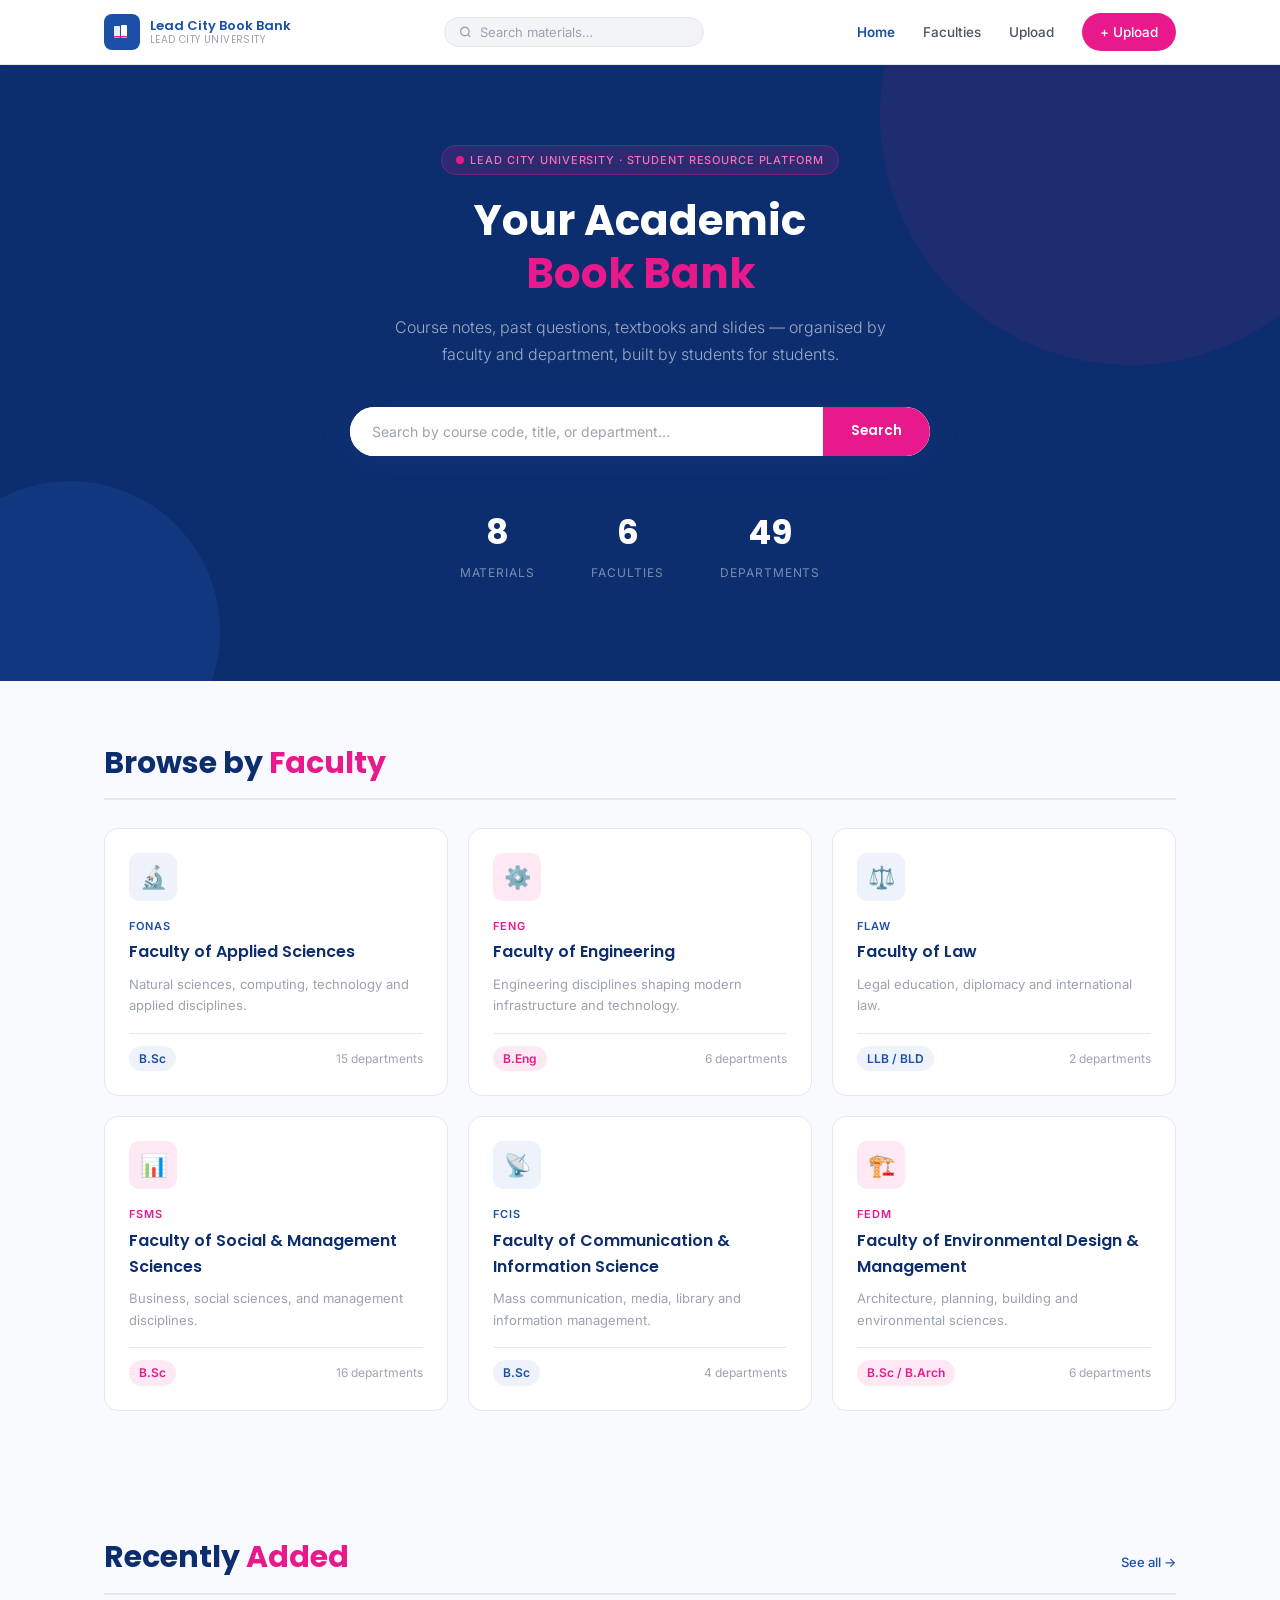
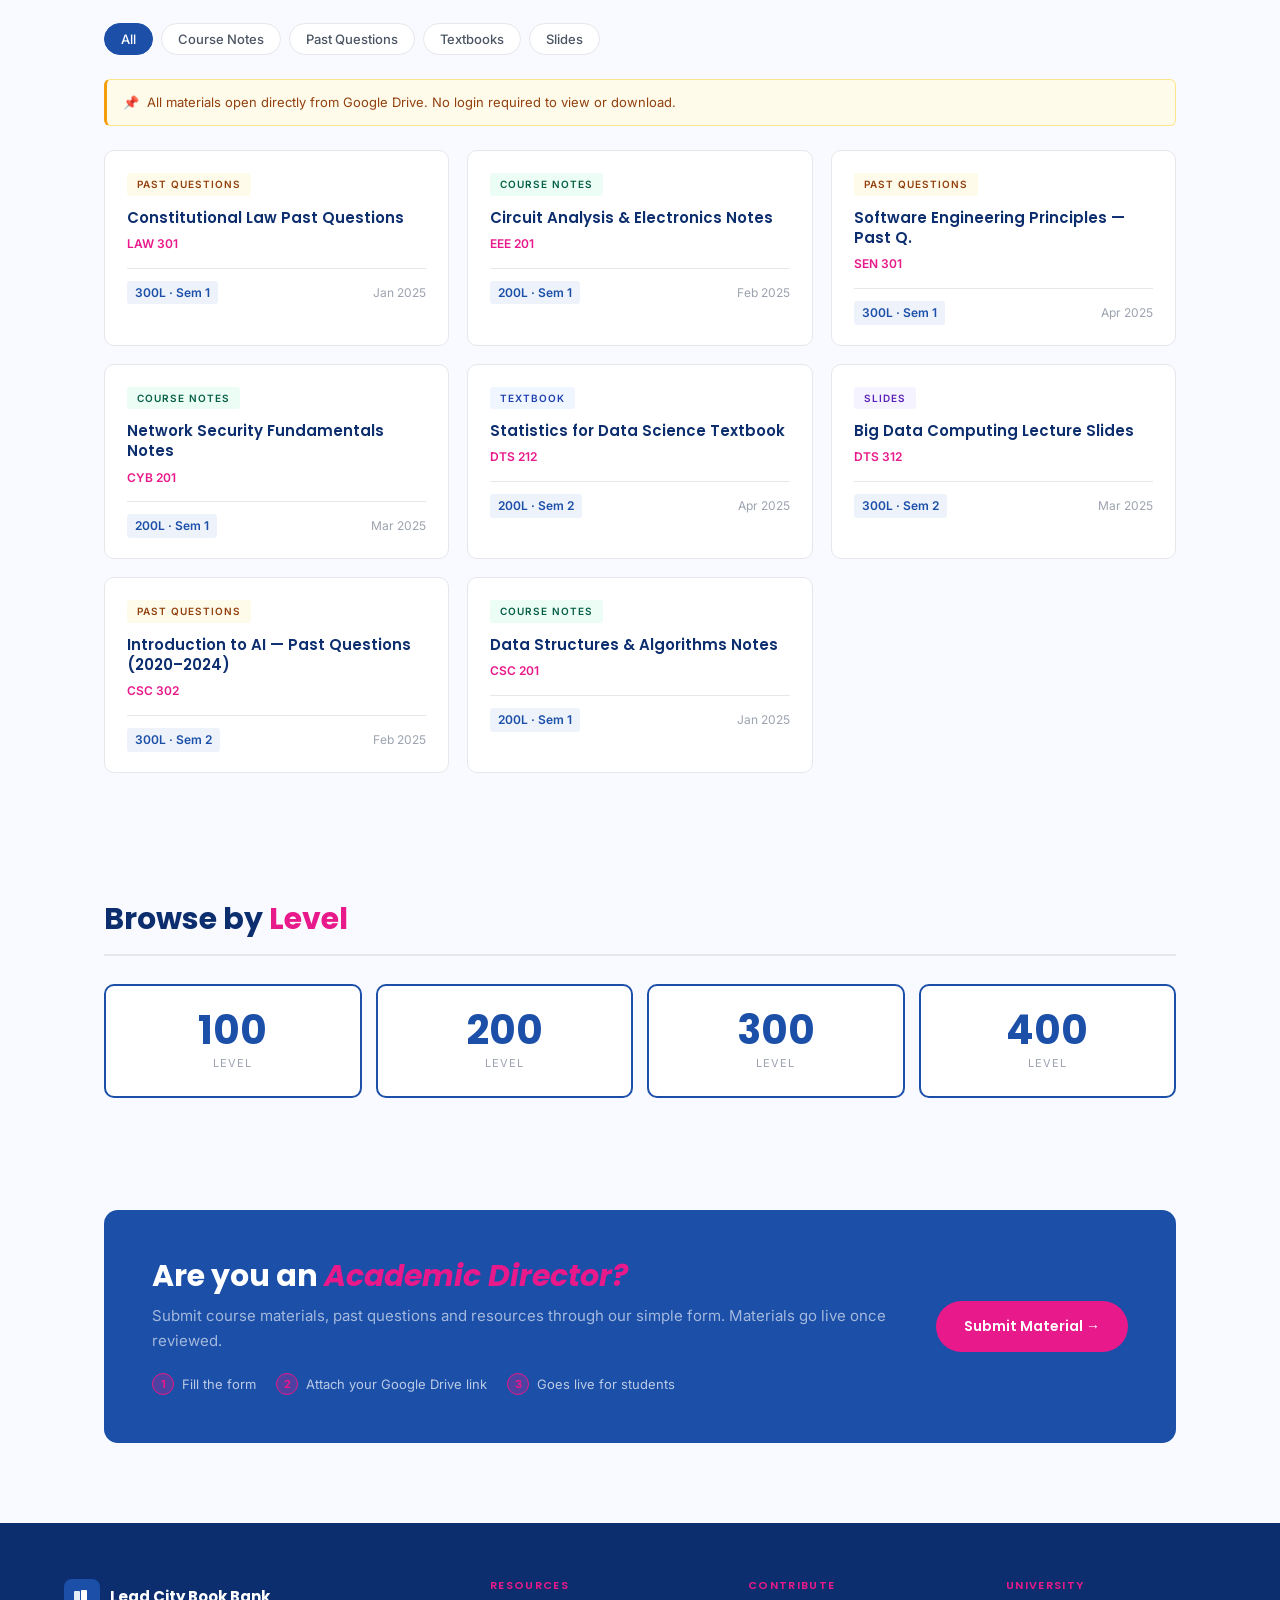
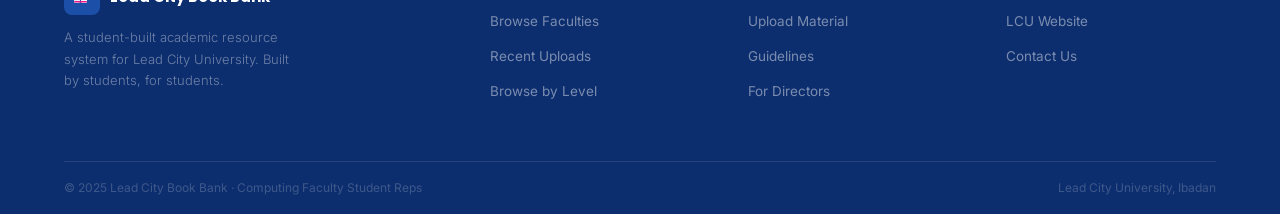
==== index.html @ 4de8f483 "https://github.com/Bkfactor/lcu-bookbank.git" ====
<!DOCTYPE html>
<html lang="en">
<head>
<meta charset="UTF-8">
<meta name="viewport" content="width=device-width, initial-scale=1.0">
<title>Lead City Book Bank · Academic Resources for LCU Students</title>
<meta name="description" content="Find course notes, past questions, textbooks and study materials for all faculties at Lead City University.">
<link rel="stylesheet" href="css/style.css">
</head>
<body data-page="index">

<div id="nav-slot"></div>

<!-- HERO -->
<section class="hero">
  <div class="hero-bg-circle c1"></div>
  <div class="hero-bg-circle c2"></div>

  <div class="hero-badge">
    <svg width="8" height="8" viewBox="0 0 8 8"><circle cx="4" cy="4" r="4" fill="#E8198A"/></svg>
    Lead City University · Student Resource Platform
  </div>

  <h1>Your Academic<br><span>Book Bank</span></h1>
  <p class="hero-sub">Course notes, past questions, textbooks and slides — organised by faculty and department, built by students for students.</p>

  <div class="hero-search-wrap">
    <input type="text" id="hero-search-input" placeholder="Search by course code, title, or department…">
    <button id="hero-search-btn">Search</button>
  </div>

  <div class="hero-stats">
    <div>
      <span class="stat-num" id="total-materials">0</span>
      <span class="stat-label">Materials</span>
    </div>
    <div>
      <span class="stat-num" id="total-faculties">0</span>
      <span class="stat-label">Faculties</span>
    </div>
    <div>
      <span class="stat-num" id="total-depts">0</span>
      <span class="stat-label">Departments</span>
    </div>
  </div>
</section>

<!-- FACULTIES -->
<div class="container">
  <section class="section" id="faculties">
    <div class="section-head">
      <h2>Browse by <span>Faculty</span></h2>
    </div>
    <div class="faculty-grid" id="faculty-grid">
      <!-- Rendered by JS -->
    </div>
  </section>

  <!-- RECENT MATERIALS -->
  <section class="section" id="recent">
    <div class="section-head">
      <h2>Recently <span>Added</span></h2>
      <a href="search.html?q=all" class="see-all">See all →</a>
    </div>

    <div class="filter-row" id="type-filter">
      <button class="filter-tab active" data-type="all">All</button>
      <button class="filter-tab" data-type="notes">Course Notes</button>
      <button class="filter-tab" data-type="past">Past Questions</button>
      <button class="filter-tab" data-type="text">Textbooks</button>
      <button class="filter-tab" data-type="slides">Slides</button>
    </div>

    <div class="notice">
      📌 &nbsp;All materials open directly from Google Drive. No login required to view or download.
    </div>

    <div class="resource-grid" id="recent-grid">
      <!-- Rendered by JS -->
    </div>
  </section>

  <!-- BROWSE BY LEVEL -->
  <section class="section" id="levels">
    <div class="section-head">
      <h2>Browse by <span>Level</span></h2>
    </div>
    <div class="level-grid">
      <a href="search.html?q=100" class="level-card">
        <span class="lc-num">100</span>
        <span class="lc-label">Level</span>
      </a>
      <a href="search.html?q=200" class="level-card">
        <span class="lc-num">200</span>
        <span class="lc-label">Level</span>
      </a>
      <a href="search.html?q=300" class="level-card">
        <span class="lc-num">300</span>
        <span class="lc-label">Level</span>
      </a>
      <a href="search.html?q=400" class="level-card">
        <span class="lc-num">400</span>
        <span class="lc-label">Level</span>
      </a>
    </div>
  </section>

  <!-- UPLOAD CTA -->
  <div class="upload-section">
    <div>
      <h2>Are you an <span>Academic Director?</span></h2>
      <p>Submit course materials, past questions and resources through our simple form. Materials go live once reviewed.</p>
      <div class="upload-steps">
        <div class="upload-step"><div class="step-dot">1</div> Fill the form</div>
        <div class="upload-step"><div class="step-dot">2</div> Attach your Google Drive link</div>
        <div class="upload-step"><div class="step-dot">3</div> Goes live for students</div>
      </div>
    </div>
    <a href="upload.html" class="btn-pink">Submit Material →</a>
  </div>
</div>

<div id="footer-slot"></div>

<script src="js/data.js"></script>
<script src="js/app.js"></script>
</body>
</html>
---- css/style.css ----
/* ─── LEAD CITY BOOK BANK · STYLESHEET ──────────────────────────────────────
   LCU Brand Colors: Blue #1B4FA8  |  Pink #E8198A
   Font: Poppins (display) + Inter (body)
   ───────────────────────────────────────────────────────────────────────── */

@import url('https://fonts.googleapis.com/css2?family=Poppins:wght@400;500;600;700&family=Inter:wght@300;400;500&display=swap');

*, *::before, *::after { box-sizing: border-box; margin: 0; padding: 0; }

:root {
  --blue:        #1B4FA8;
  --blue-dark:   #0D2E6E;
  --blue-light:  #EEF3FB;
  --blue-mid:    #2D64CC;
  --pink:        #E8198A;
  --pink-dark:   #B01068;
  --pink-light:  #FDE8F4;
  --white:       #FFFFFF;
  --off-white:   #F8FAFF;
  --gray-100:    #F3F4F6;
  --gray-200:    #E5E7EB;
  --gray-400:    #9CA3AF;
  --gray-600:    #4B5563;
  --gray-800:    #1F2937;
  --text:        #111827;
  --radius-sm:   6px;
  --radius-md:   10px;
  --radius-lg:   14px;
  --shadow-sm:   0 1px 4px rgba(27,79,168,0.08);
  --shadow-md:   0 4px 16px rgba(27,79,168,0.12);
  --shadow-lg:   0 8px 32px rgba(27,79,168,0.16);
  --transition:  0.2s ease;
}

html { scroll-behavior: smooth; }

body {
  font-family: 'Inter', sans-serif;
  background: var(--off-white);
  color: var(--text);
  font-size: 15px;
  line-height: 1.65;
}

/* ─── TYPOGRAPHY ─────────────────────────────────────────────────────────── */
h1, h2, h3, h4 { font-family: 'Poppins', sans-serif; line-height: 1.25; }
h1 { font-size: clamp(28px, 4vw, 42px); font-weight: 700; }
h2 { font-size: clamp(22px, 3vw, 30px); font-weight: 700; }
h3 { font-size: 18px; font-weight: 600; }
h4 { font-size: 14px; font-weight: 600; }
p { color: var(--gray-600); }
a { text-decoration: none; color: inherit; }

/* ─── LAYOUT ─────────────────────────────────────────────────────────────── */
.container { max-width: 1200px; margin: 0 auto; padding: 0 5%; }
.section { padding: 64px 0; }

/* ─── NAV ─────────────────────────────────────────────────────────────────── */
nav {
  background: var(--white);
  border-bottom: 1px solid var(--gray-200);
  position: sticky; top: 0; z-index: 200;
  box-shadow: var(--shadow-sm);
}

.nav-inner {
  max-width: 1200px; margin: 0 auto; padding: 0 5%;
  height: 64px;
  display: flex; align-items: center; justify-content: space-between;
  gap: 24px;
}

.nav-brand {
  display: flex; align-items: center; gap: 10px;
  flex-shrink: 0;
}

.nav-logo-box {
  width: 36px; height: 36px;
  background: var(--blue);
  border-radius: 8px;
  display: flex; align-items: center; justify-content: center;
}

.nav-logo-box svg { display: block; }

.nav-brand-text { font-family: 'Poppins', sans-serif; line-height: 1.15; }
.nav-brand-text .line1 { font-size: 13px; font-weight: 600; color: var(--blue); display: block; }
.nav-brand-text .line2 { font-size: 10px; font-weight: 400; color: var(--gray-400); display: block; letter-spacing: 0.04em; text-transform: uppercase; }

.nav-links { display: flex; align-items: center; gap: 28px; }
.nav-links a { font-size: 13.5px; font-weight: 500; color: var(--gray-600); transition: color var(--transition); }
.nav-links a:hover { color: var(--blue); }

.nav-search {
  display: flex; align-items: center;
  border: 1.5px solid var(--gray-200);
  border-radius: 100px;
  padding: 6px 14px;
  gap: 8px;
  background: var(--gray-100);
  transition: border-color var(--transition), box-shadow var(--transition);
  flex: 0 1 260px;
}

.nav-search:focus-within {
  border-color: var(--blue);
  box-shadow: 0 0 0 3px rgba(27,79,168,0.1);
  background: var(--white);
}

.nav-search input {
  border: none; outline: none; background: transparent;
  font-size: 13px; color: var(--text); font-family: 'Inter', sans-serif;
  width: 100%;
}

.nav-search input::placeholder { color: var(--gray-400); }

.nav-cta {
  background: var(--pink);
  color: var(--white) !important;
  padding: 8px 18px;
  border-radius: 100px;
  font-size: 13px; font-weight: 600;
  transition: background var(--transition) !important;
  white-space: nowrap;
}

.nav-cta:hover { background: var(--pink-dark) !important; color: var(--white) !important; }

/* ─── HERO ────────────────────────────────────────────────────────────────── */
.hero {
  background: var(--blue-dark);
  padding: 80px 5% 96px;
  text-align: center;
  position: relative;
  overflow: hidden;
}

.hero-bg-circle {
  position: absolute;
  border-radius: 50%;
  background: rgba(232,25,138,0.08);
  pointer-events: none;
}

.hero-bg-circle.c1 { width: 500px; height: 500px; top: -200px; right: -100px; }
.hero-bg-circle.c2 { width: 300px; height: 300px; bottom: -100px; left: -80px; background: rgba(27,79,168,0.3); }

.hero-badge {
  display: inline-flex; align-items: center; gap: 6px;
  background: rgba(232,25,138,0.15);
  border: 1px solid rgba(232,25,138,0.35);
  color: #f472b6;
  font-size: 11px; font-weight: 500; letter-spacing: 0.08em;
  text-transform: uppercase;
  padding: 5px 14px; border-radius: 100px;
  margin-bottom: 20px;
}

.hero h1 { color: var(--white); margin-bottom: 14px; }
.hero h1 span { color: var(--pink); }

.hero-sub {
  color: rgba(255,255,255,0.6);
  font-size: 16px; font-weight: 300;
  max-width: 540px; margin: 0 auto 40px;
}

/* hero search */
.hero-search-wrap {
  max-width: 580px; margin: 0 auto 48px;
  display: flex;
  background: var(--white);
  border-radius: 100px;
  overflow: hidden;
  box-shadow: var(--shadow-lg);
}

.hero-search-wrap input {
  flex: 1; border: none; outline: none;
  padding: 16px 22px;
  font-size: 14px; color: var(--text);
  font-family: 'Inter', sans-serif;
}

.hero-search-wrap input::placeholder { color: var(--gray-400); }

.hero-search-wrap button {
  background: var(--pink);
  border: none; cursor: pointer;
  padding: 0 28px;
  font-size: 13.5px; font-weight: 600;
  color: var(--white);
  font-family: 'Poppins', sans-serif;
  transition: background var(--transition);
  border-radius: 0 100px 100px 0;
}

.hero-search-wrap button:hover { background: var(--pink-dark); }

.hero-stats { display: flex; justify-content: center; gap: 56px; }

.stat-num {
  font-family: 'Poppins', sans-serif;
  font-size: 34px; font-weight: 700;
  color: var(--white); display: block;
}

.stat-label {
  font-size: 12px; color: rgba(255,255,255,0.45);
  text-transform: uppercase; letter-spacing: 0.08em;
}

/* ─── BREADCRUMB ──────────────────────────────────────────────────────────── */
.breadcrumb {
  background: var(--blue-light);
  border-bottom: 1px solid var(--gray-200);
  padding: 12px 5%;
}

.breadcrumb-inner {
  max-width: 1200px; margin: 0 auto;
  display: flex; align-items: center; gap: 8px;
  font-size: 13px; color: var(--gray-400);
}

.breadcrumb a { color: var(--blue); font-weight: 500; }
.breadcrumb a:hover { text-decoration: underline; }
.breadcrumb .sep { color: var(--gray-400); }
.breadcrumb .current { color: var(--gray-600); font-weight: 500; }

/* ─── SECTION HEADER ─────────────────────────────────────────────────────── */
.section-head {
  display: flex; align-items: baseline; justify-content: space-between;
  padding-bottom: 16px;
  border-bottom: 2px solid var(--gray-200);
  margin-bottom: 28px;
}

.section-head h2 { color: var(--blue-dark); }
.section-head h2 span { color: var(--pink); }

.see-all {
  font-size: 13px; font-weight: 500; color: var(--blue);
  display: flex; align-items: center; gap: 4px;
}
.see-all:hover { text-decoration: underline; }

/* ─── FACULTY GRID ───────────────────────────────────────────────────────── */
.faculty-grid {
  display: grid;
  grid-template-columns: repeat(auto-fill, minmax(280px, 1fr));
  gap: 20px;
}

.faculty-card {
  background: var(--white);
  border: 1.5px solid var(--gray-200);
  border-radius: var(--radius-lg);
  padding: 24px;
  text-decoration: none;
  display: block;
  transition: transform var(--transition), box-shadow var(--transition), border-color var(--transition);
  position: relative; overflow: hidden;
}

.faculty-card::after {
  content: '';
  position: absolute; bottom: 0; left: 0; right: 0; height: 3px;
  background: var(--blue);
  transform: scaleX(0); transform-origin: left;
  transition: transform 0.3s;
}

.faculty-card:hover {
  transform: translateY(-4px);
  box-shadow: var(--shadow-md);
  border-color: var(--blue);
}

.faculty-card:hover::after { transform: scaleX(1); }

.faculty-card.pink-accent::after { background: var(--pink); }
.faculty-card.pink-accent:hover { border-color: var(--pink); }

.fc-icon {
  width: 48px; height: 48px;
  background: var(--blue-light);
  border-radius: var(--radius-md);
  display: flex; align-items: center; justify-content: center;
  font-size: 22px; margin-bottom: 16px;
}

.faculty-card.pink-accent .fc-icon { background: var(--pink-light); }

.fc-short {
  font-size: 11px; font-weight: 600; letter-spacing: 0.1em;
  text-transform: uppercase; color: var(--blue);
  margin-bottom: 4px;
}

.faculty-card.pink-accent .fc-short { color: var(--pink); }

.fc-name {
  font-family: 'Poppins', sans-serif;
  font-size: 16px; font-weight: 600;
  color: var(--blue-dark); margin-bottom: 8px;
}

.fc-desc { font-size: 13px; color: var(--gray-400); margin-bottom: 16px; }

.fc-footer {
  display: flex; align-items: center; justify-content: space-between;
  border-top: 1px solid var(--gray-200); padding-top: 12px;
  font-size: 12px;
}

.fc-degree {
  background: var(--blue-light);
  color: var(--blue);
  font-weight: 600;
  padding: 3px 10px; border-radius: 100px;
}

.faculty-card.pink-accent .fc-degree { background: var(--pink-light); color: var(--pink); }

.fc-count { color: var(--gray-400); }

/* ─── DEPARTMENT GRID ────────────────────────────────────────────────────── */
.dept-grid {
  display: grid;
  grid-template-columns: repeat(auto-fill, minmax(220px, 1fr));
  gap: 14px;
}

.dept-card {
  background: var(--white);
  border: 1.5px solid var(--gray-200);
  border-radius: var(--radius-md);
  padding: 18px 20px;
  text-decoration: none; display: block;
  transition: all var(--transition);
  display: flex; align-items: center; justify-content: space-between;
  gap: 12px;
}

.dept-card:hover {
  border-color: var(--blue);
  background: var(--blue-light);
  transform: translateX(4px);
}

.dept-card.pink:hover { border-color: var(--pink); background: var(--pink-light); }

.dept-card-name {
  font-family: 'Poppins', sans-serif;
  font-size: 14px; font-weight: 500;
  color: var(--blue-dark);
}

.dept-arrow { color: var(--gray-400); font-size: 16px; flex-shrink: 0; }

/* ─── RESOURCE GRID ──────────────────────────────────────────────────────── */
.resource-grid {
  display: grid;
  grid-template-columns: repeat(auto-fill, minmax(260px, 1fr));
  gap: 18px;
}

.resource-card {
  background: var(--white);
  border: 1.5px solid var(--gray-200);
  border-radius: var(--radius-md);
  padding: 20px 22px; display: block;
  text-decoration: none; color: var(--text);
  transition: transform var(--transition), box-shadow var(--transition), border-color var(--transition);
  position: relative; overflow: hidden;
}

.resource-card::before {
  content: '';
  position: absolute; top: 0; left: 0; right: 0; height: 3px;
  background: var(--blue);
  transform: scaleX(0); transform-origin: left;
  transition: transform 0.25s;
}

.resource-card:hover {
  transform: translateY(-3px);
  box-shadow: var(--shadow-md);
  border-color: var(--gray-200);
}

.resource-card:hover::before { transform: scaleX(1); }

.resource-type-tag {
  display: inline-block;
  font-size: 10px; font-weight: 600; letter-spacing: 0.1em;
  text-transform: uppercase;
  padding: 3px 10px; border-radius: 3px;
  margin-bottom: 12px;
}

.tag-notes  { background: #ECFDF5; color: #065F46; }
.tag-past   { background: #FFFBEB; color: #92400E; }
.tag-text   { background: #EFF6FF; color: #1E40AF; }
.tag-slides { background: #F5F3FF; color: #5B21B6; }
.tag-research { background: #FDF2F8; color: #831843; }

.rc-title {
  font-family: 'Poppins', sans-serif;
  font-size: 15px; font-weight: 600;
  color: var(--blue-dark); margin-bottom: 6px;
  line-height: 1.35;
}

.rc-course {
  font-size: 12px; font-weight: 600;
  color: var(--pink); margin-bottom: 10px;
}

.rc-meta {
  display: flex; align-items: center; justify-content: space-between;
  font-size: 12px; color: var(--gray-400);
  margin-top: 14px; padding-top: 12px;
  border-top: 1px solid var(--gray-200);
}

.rc-level {
  background: var(--blue-light); color: var(--blue);
  font-weight: 600; padding: 2px 8px; border-radius: 3px;
}

/* ─── FILTER TABS ────────────────────────────────────────────────────────── */
.filter-row { display: flex; gap: 8px; flex-wrap: wrap; margin-bottom: 24px; }

.filter-tab {
  padding: 7px 16px;
  border: 1.5px solid var(--gray-200);
  border-radius: 100px;
  font-size: 13px; cursor: pointer;
  background: var(--white);
  color: var(--gray-600);
  font-family: 'Inter', sans-serif;
  font-weight: 500;
  transition: all var(--transition);
}

.filter-tab:hover, .filter-tab.active {
  background: var(--blue);
  border-color: var(--blue);
  color: var(--white);
}

/* ─── LEVEL CARDS ────────────────────────────────────────────────────────── */
.level-grid {
  display: grid;
  grid-template-columns: repeat(4, 1fr);
  gap: 14px;
}

.level-card {
  background: var(--white);
  border: 2px solid var(--blue);
  border-radius: var(--radius-md);
  padding: 24px 16px;
  text-align: center;
  text-decoration: none;
  transition: all var(--transition);
  display: block;
}

.level-card:hover {
  background: var(--blue);
  transform: translateY(-3px);
  box-shadow: var(--shadow-md);
}

.level-card:hover .lc-num { color: var(--white); }
.level-card:hover .lc-label { color: rgba(255,255,255,0.7); }

.lc-num {
  font-family: 'Poppins', sans-serif;
  font-size: 40px; font-weight: 700;
  color: var(--blue); display: block; line-height: 1;
}

.lc-label {
  font-size: 11px; text-transform: uppercase;
  letter-spacing: 0.1em; color: var(--gray-400);
  display: block; margin-top: 4px;
}

/* ─── FACULTY PAGE HERO ──────────────────────────────────────────────────── */
.page-hero {
  background: var(--blue-dark);
  padding: 48px 5% 56px;
}

.page-hero-inner { max-width: 1200px; margin: 0 auto; }

.page-hero-badge {
  display: inline-block;
  background: rgba(255,255,255,0.12);
  color: rgba(255,255,255,0.8);
  font-size: 11px; font-weight: 600;
  letter-spacing: 0.1em; text-transform: uppercase;
  padding: 4px 12px; border-radius: 100px;
  margin-bottom: 14px;
}

.page-hero h1 { color: var(--white); }
.page-hero h1 span { color: var(--pink); }
.page-hero p { color: rgba(255,255,255,0.55); margin-top: 8px; max-width: 560px; }

.page-hero-meta {
  display: flex; gap: 24px; margin-top: 24px;
}

.meta-pill {
  background: rgba(255,255,255,0.1);
  border: 1px solid rgba(255,255,255,0.15);
  color: rgba(255,255,255,0.7);
  font-size: 12px; font-weight: 500;
  padding: 5px 14px; border-radius: 100px;
}

/* ─── UPLOAD SECTION ─────────────────────────────────────────────────────── */
.upload-section {
  background: var(--blue);
  border-radius: var(--radius-lg);
  padding: 48px;
  display: grid;
  grid-template-columns: 1fr auto;
  gap: 32px;
  align-items: center;
  margin: 48px 0;
}

.upload-section h2 { color: var(--white); }
.upload-section h2 span { color: var(--pink); font-style: italic; }
.upload-section p { color: rgba(255,255,255,0.6); margin-top: 8px; }

.upload-steps {
  display: flex; gap: 20px; margin-top: 20px;
  flex-wrap: wrap;
}

.upload-step {
  display: flex; align-items: center; gap: 8px;
  font-size: 13px; color: rgba(255,255,255,0.7);
}

.step-dot {
  width: 22px; height: 22px;
  background: rgba(232,25,138,0.25);
  border: 1px solid var(--pink);
  border-radius: 50%;
  display: flex; align-items: center; justify-content: center;
  font-size: 11px; font-weight: 700; color: var(--pink);
  flex-shrink: 0;
}

.btn-pink {
  display: inline-block;
  background: var(--pink);
  color: var(--white);
  padding: 14px 28px;
  border-radius: 100px;
  font-weight: 600; font-size: 14px;
  font-family: 'Poppins', sans-serif;
  white-space: nowrap;
  transition: background var(--transition), transform var(--transition);
}

.btn-pink:hover { background: var(--pink-dark); transform: translateY(-1px); }

/* ─── NOTICE ─────────────────────────────────────────────────────────────── */
.notice {
  background: #FFFBEB;
  border: 1px solid #FDE68A;
  border-left: 3px solid #F59E0B;
  border-radius: var(--radius-sm);
  padding: 12px 16px;
  font-size: 13px; color: #92400E;
  margin-bottom: 24px;
}

/* ─── EMPTY STATE ────────────────────────────────────────────────────────── */
.empty-state {
  text-align: center; padding: 56px 20px;
  grid-column: 1 / -1;
}

.empty-state-icon {
  width: 64px; height: 64px;
  background: var(--blue-light);
  border-radius: 50%;
  display: flex; align-items: center; justify-content: center;
  margin: 0 auto 16px;
  font-size: 28px;
}

.empty-state h3 { color: var(--blue-dark); font-size: 17px; margin-bottom: 6px; }
.empty-state p { font-size: 13px; max-width: 320px; margin: 0 auto; }

/* ─── FOOTER ─────────────────────────────────────────────────────────────── */
footer {
  background: var(--blue-dark);
  padding: 56px 5% 0;
  margin-top: 80px;
}

.footer-grid {
  max-width: 1200px; margin: 0 auto;
  display: grid;
  grid-template-columns: 1.8fr 1fr 1fr 1fr;
  gap: 48px;
  padding-bottom: 48px;
  border-bottom: 1px solid rgba(255,255,255,0.1);
}

.footer-brand p {
  color: rgba(255,255,255,0.4);
  font-size: 13px; font-weight: 300;
  margin-top: 12px; max-width: 240px;
}

.footer-col h4 {
  font-size: 11px; font-weight: 600;
  letter-spacing: 0.12em; text-transform: uppercase;
  color: var(--pink); margin-bottom: 16px;
}

.footer-col ul { list-style: none; }
.footer-col ul li { margin-bottom: 10px; }
.footer-col ul a {
  font-size: 13.5px; color: rgba(255,255,255,0.45);
  transition: color var(--transition);
}
.footer-col ul a:hover { color: var(--white); }

.footer-bottom {
  max-width: 1200px; margin: 0 auto;
  padding: 16px 0;
  display: flex; justify-content: space-between; align-items: center;
  font-size: 12px; color: rgba(255,255,255,0.2);
}

/* ─── SEARCH RESULTS PAGE ────────────────────────────────────────────────── */
.search-page-hero {
  background: var(--blue-light);
  border-bottom: 2px solid var(--gray-200);
  padding: 40px 5%;
}

.search-page-hero-inner { max-width: 1200px; margin: 0 auto; }

.search-query {
  font-family: 'Poppins', sans-serif;
  font-size: 22px; font-weight: 700; color: var(--blue-dark);
}

.search-query span { color: var(--pink); }

/* ─── ANIMATIONS ─────────────────────────────────────────────────────────── */
@keyframes fadeUp {
  from { opacity: 0; transform: translateY(18px); }
  to   { opacity: 1; transform: translateY(0); }
}

.hero > * { animation: fadeUp 0.5s ease both; }
.hero h1   { animation-delay: 0.05s; }
.hero-sub  { animation-delay: 0.12s; }
.hero-search-wrap { animation-delay: 0.2s; }
.hero-stats { animation-delay: 0.28s; }

/* ─── RESPONSIVE ─────────────────────────────────────────────────────────── */
@media (max-width: 900px) {
  .nav-search { display: none; }
  .footer-grid { grid-template-columns: 1fr 1fr; }
}

@media (max-width: 640px) {
  nav .nav-links { display: none; }
  .level-grid { grid-template-columns: repeat(2, 1fr); }
  .upload-section { grid-template-columns: 1fr; }
  .hero-stats { gap: 28px; flex-wrap: wrap; }
  .footer-grid { grid-template-columns: 1fr; gap: 28px; }
  .footer-bottom { flex-direction: column; gap: 6px; text-align: center; }
  .page-hero-meta { flex-wrap: wrap; }
}
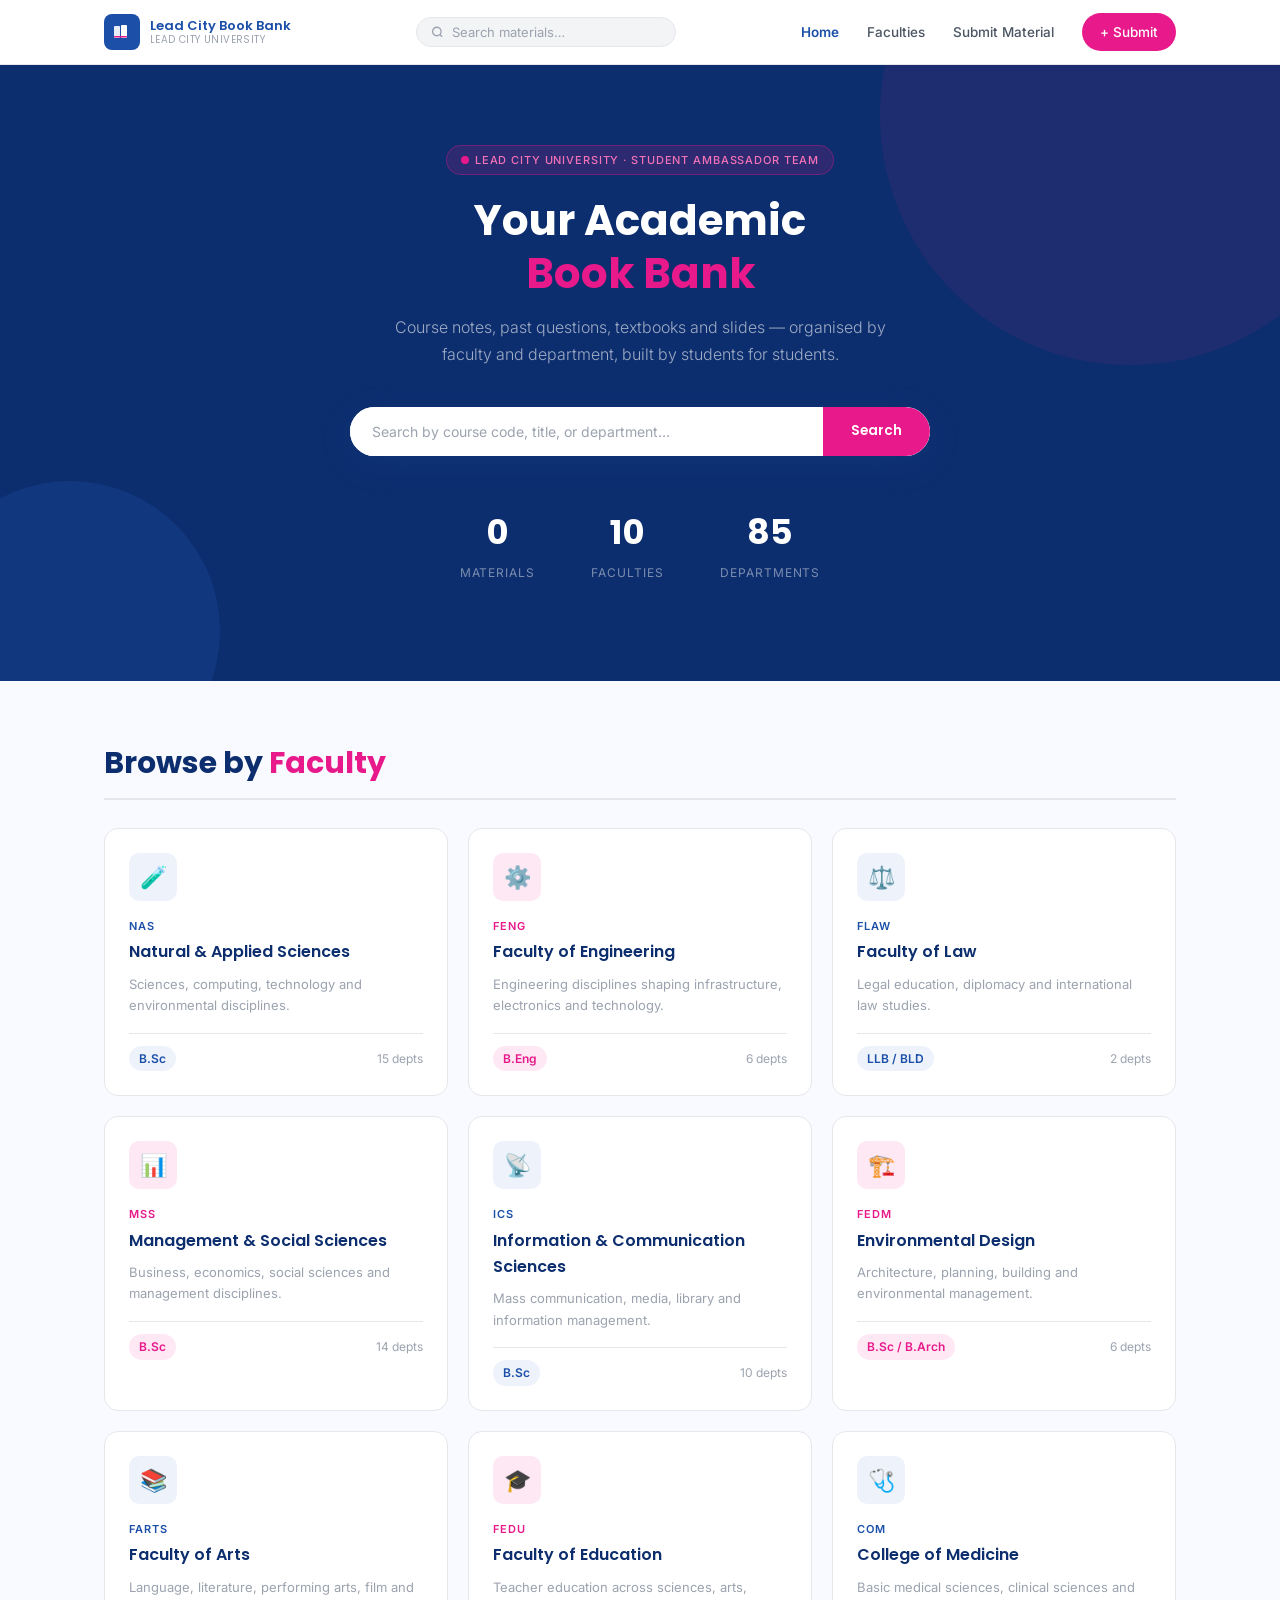
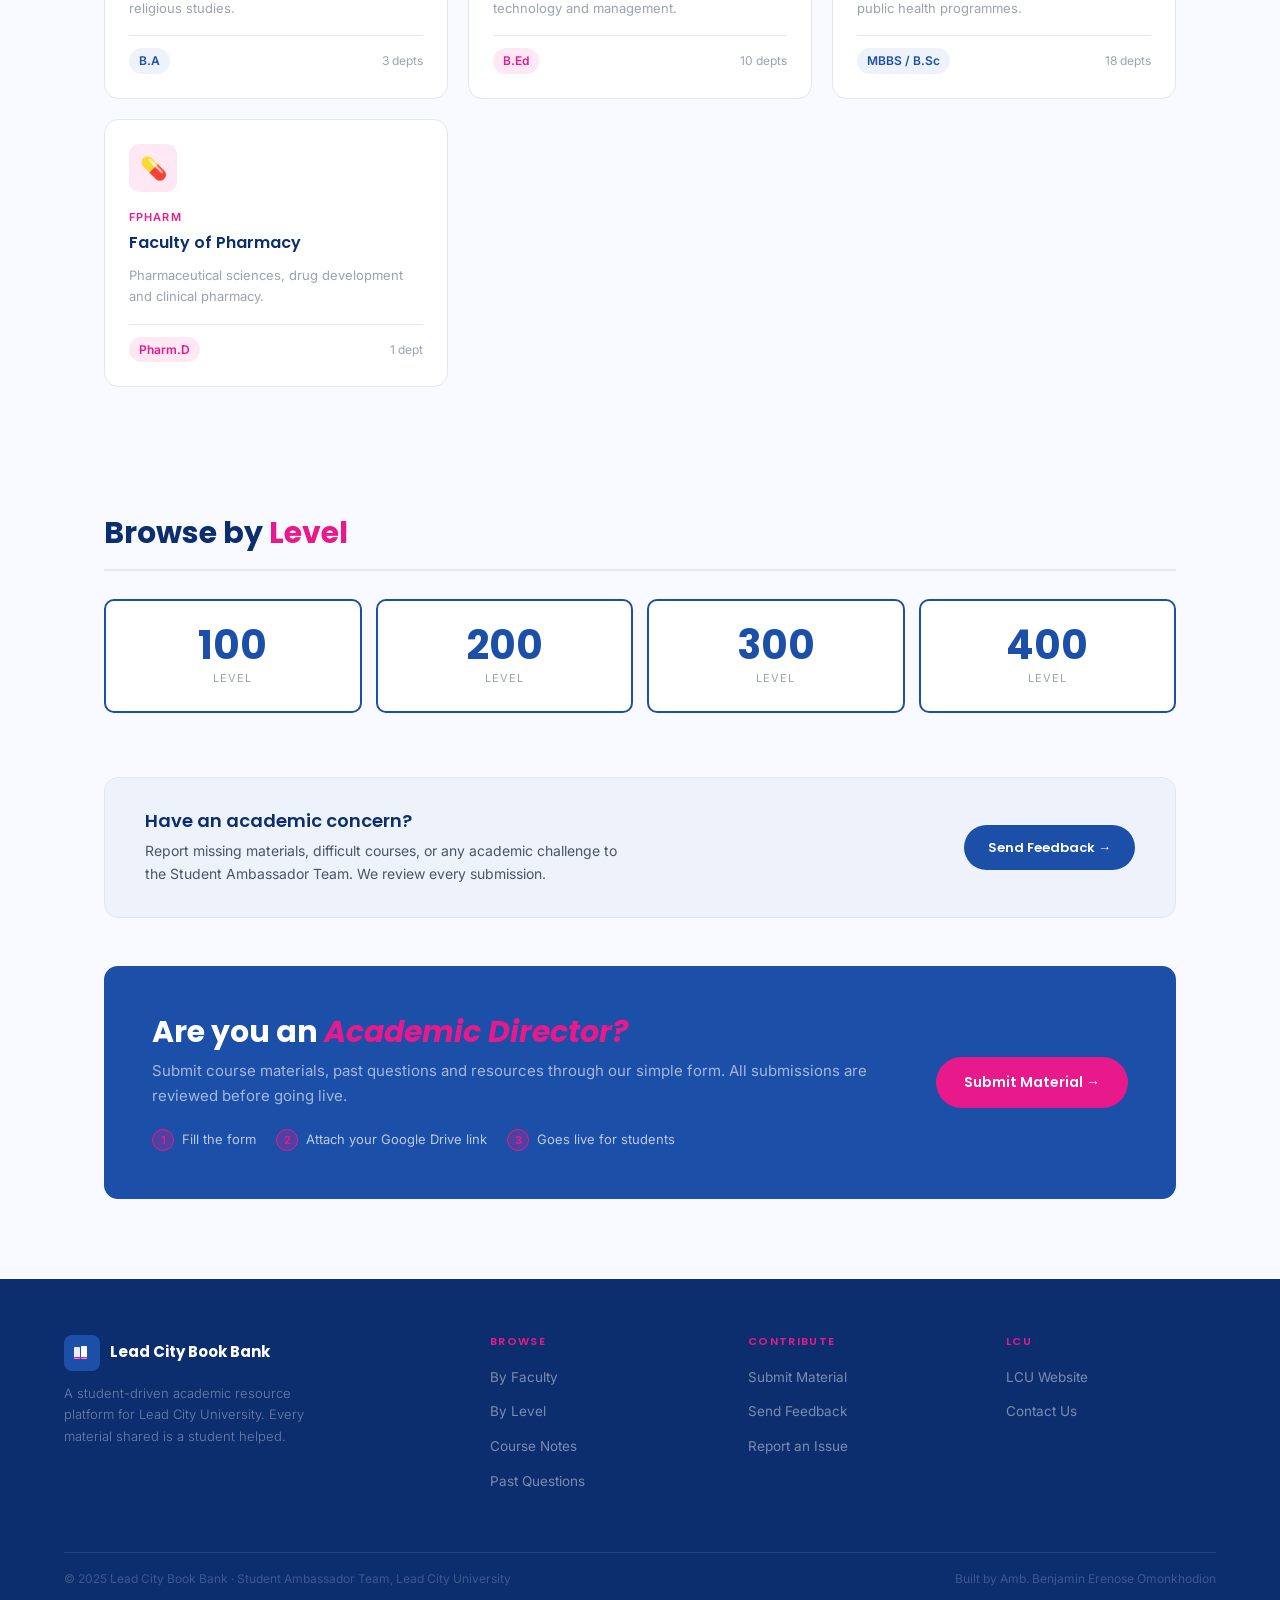
==== commit ac5c12ed: "update to faculty and level, also a feedback form was added" ====
--- a/index.html
+++ b/index.html
@@ -18,7 +18,7 @@
 
   <div class="hero-badge">
     <svg width="8" height="8" viewBox="0 0 8 8"><circle cx="4" cy="4" r="4" fill="#E8198A"/></svg>
-    Lead City University · Student Resource Platform
+    Lead City University · Student Ambassador Team
   </div>
 
   <h1>Your Academic<br><span>Book Bank</span></h1>
@@ -45,19 +45,18 @@
   </div>
 </section>
 
-<!-- FACULTIES -->
 <div class="container">
+
+  <!-- FACULTIES -->
   <section class="section" id="faculties">
     <div class="section-head">
       <h2>Browse by <span>Faculty</span></h2>
     </div>
-    <div class="faculty-grid" id="faculty-grid">
-      <!-- Rendered by JS -->
-    </div>
+    <div class="faculty-grid" id="faculty-grid"></div>
   </section>
 
-  <!-- RECENT MATERIALS -->
-  <section class="section" id="recent">
+  <!-- RECENTLY ADDED — only shown when RESOURCES.length > 0 via JS -->
+  <section class="section" id="recent-section">
     <div class="section-head">
       <h2>Recently <span>Added</span></h2>
       <a href="search.html?q=all" class="see-all">See all →</a>
@@ -75,9 +74,7 @@
       📌 &nbsp;All materials open directly from Google Drive. No login required to view or download.
     </div>
 
-    <div class="resource-grid" id="recent-grid">
-      <!-- Rendered by JS -->
-    </div>
+    <div class="resource-grid" id="recent-grid"></div>
   </section>
 
   <!-- BROWSE BY LEVEL -->
@@ -87,42 +84,57 @@
     </div>
     <div class="level-grid">
       <a href="search.html?q=100" class="level-card">
-        <span class="lc-num">100</span>
-        <span class="lc-label">Level</span>
+        <span class="lc-num">100</span><span class="lc-label">Level</span>
       </a>
       <a href="search.html?q=200" class="level-card">
-        <span class="lc-num">200</span>
-        <span class="lc-label">Level</span>
+        <span class="lc-num">200</span><span class="lc-label">Level</span>
       </a>
       <a href="search.html?q=300" class="level-card">
-        <span class="lc-num">300</span>
-        <span class="lc-label">Level</span>
+        <span class="lc-num">300</span><span class="lc-label">Level</span>
       </a>
       <a href="search.html?q=400" class="level-card">
-        <span class="lc-num">400</span>
-        <span class="lc-label">Level</span>
+        <span class="lc-num">400</span><span class="lc-label">Level</span>
       </a>
     </div>
   </section>
 
-  <!-- UPLOAD CTA -->
+  <!-- FEEDBACK BANNER -->
+  <div style="background:var(--blue-light);border:1.5px solid var(--gray-200);border-radius:var(--radius-lg);padding:32px 40px;display:flex;align-items:center;justify-content:space-between;gap:24px;margin-bottom:40px;flex-wrap:wrap">
+    <div>
+      <h3 style="font-family:'Poppins',sans-serif;color:var(--blue-dark);margin-bottom:6px">Have an academic concern?</h3>
+      <p style="font-size:14px;max-width:480px">Report missing materials, difficult courses, or any academic challenge to the Student Ambassador Team. We review every submission.</p>
+    </div>
+    <a href="" id="feedback-banner-btn" target="_blank" style="display:inline-block;background:var(--blue);color:white;padding:12px 24px;border-radius:100px;font-size:13px;font-weight:600;font-family:'Poppins',sans-serif;white-space:nowrap">Send Feedback →</a>
+  </div>
+
+  <!-- SUBMIT CTA -->
   <div class="upload-section">
     <div>
       <h2>Are you an <span>Academic Director?</span></h2>
-      <p>Submit course materials, past questions and resources through our simple form. Materials go live once reviewed.</p>
+      <p>Submit course materials, past questions and resources through our simple form. All submissions are reviewed before going live.</p>
       <div class="upload-steps">
         <div class="upload-step"><div class="step-dot">1</div> Fill the form</div>
         <div class="upload-step"><div class="step-dot">2</div> Attach your Google Drive link</div>
         <div class="upload-step"><div class="step-dot">3</div> Goes live for students</div>
       </div>
     </div>
-    <a href="upload.html" class="btn-pink">Submit Material →</a>
+    <a href="" id="submit-cta-btn" target="_blank" class="btn-pink">Submit Material →</a>
   </div>
+
 </div>
 
 <div id="footer-slot"></div>
 
 <script src="js/data.js"></script>
 <script src="js/app.js"></script>
+<script>
+  // Wire form links on index after data.js loads
+  document.addEventListener('DOMContentLoaded', function() {
+    var fb = document.getElementById('feedback-banner-btn');
+    if (fb) fb.href = FORM_FEEDBACK;
+    var sb = document.getElementById('submit-cta-btn');
+    if (sb) sb.href = FORM_SUBMIT;
+  });
+</script>
 </body>
 </html>
--- a/css/style.css
+++ b/css/style.css
@@ -692,3 +692,23 @@
   .footer-bottom { flex-direction: column; gap: 6px; text-align: center; }
   .page-hero-meta { flex-wrap: wrap; }
 }
+
+/* ─── DURATION BADGES ────────────────────────────────────────────────────── */
+.dur-badge {
+  display: inline-block;
+  font-size: 9px; font-weight: 700;
+  letter-spacing: 0.06em; text-transform: uppercase;
+  padding: 2px 7px; border-radius: 3px;
+  margin-left: 6px; vertical-align: middle;
+}
+.dur-5 { background: #FFF3CD; color: #856404; }
+.dur-6 { background: #F8D7DA; color: #842029; }
+
+/* ─── SUBGROUP LABEL ─────────────────────────────────────────────────────── */
+.subgroup-label {
+  font-size: 11px; font-weight: 700; letter-spacing: 0.12em;
+  text-transform: uppercase; color: var(--gray-400);
+  margin: 28px 0 10px; padding-bottom: 6px;
+  border-bottom: 1px solid var(--gray-200);
+}
+.subgroup-label:first-child { margin-top: 0; }
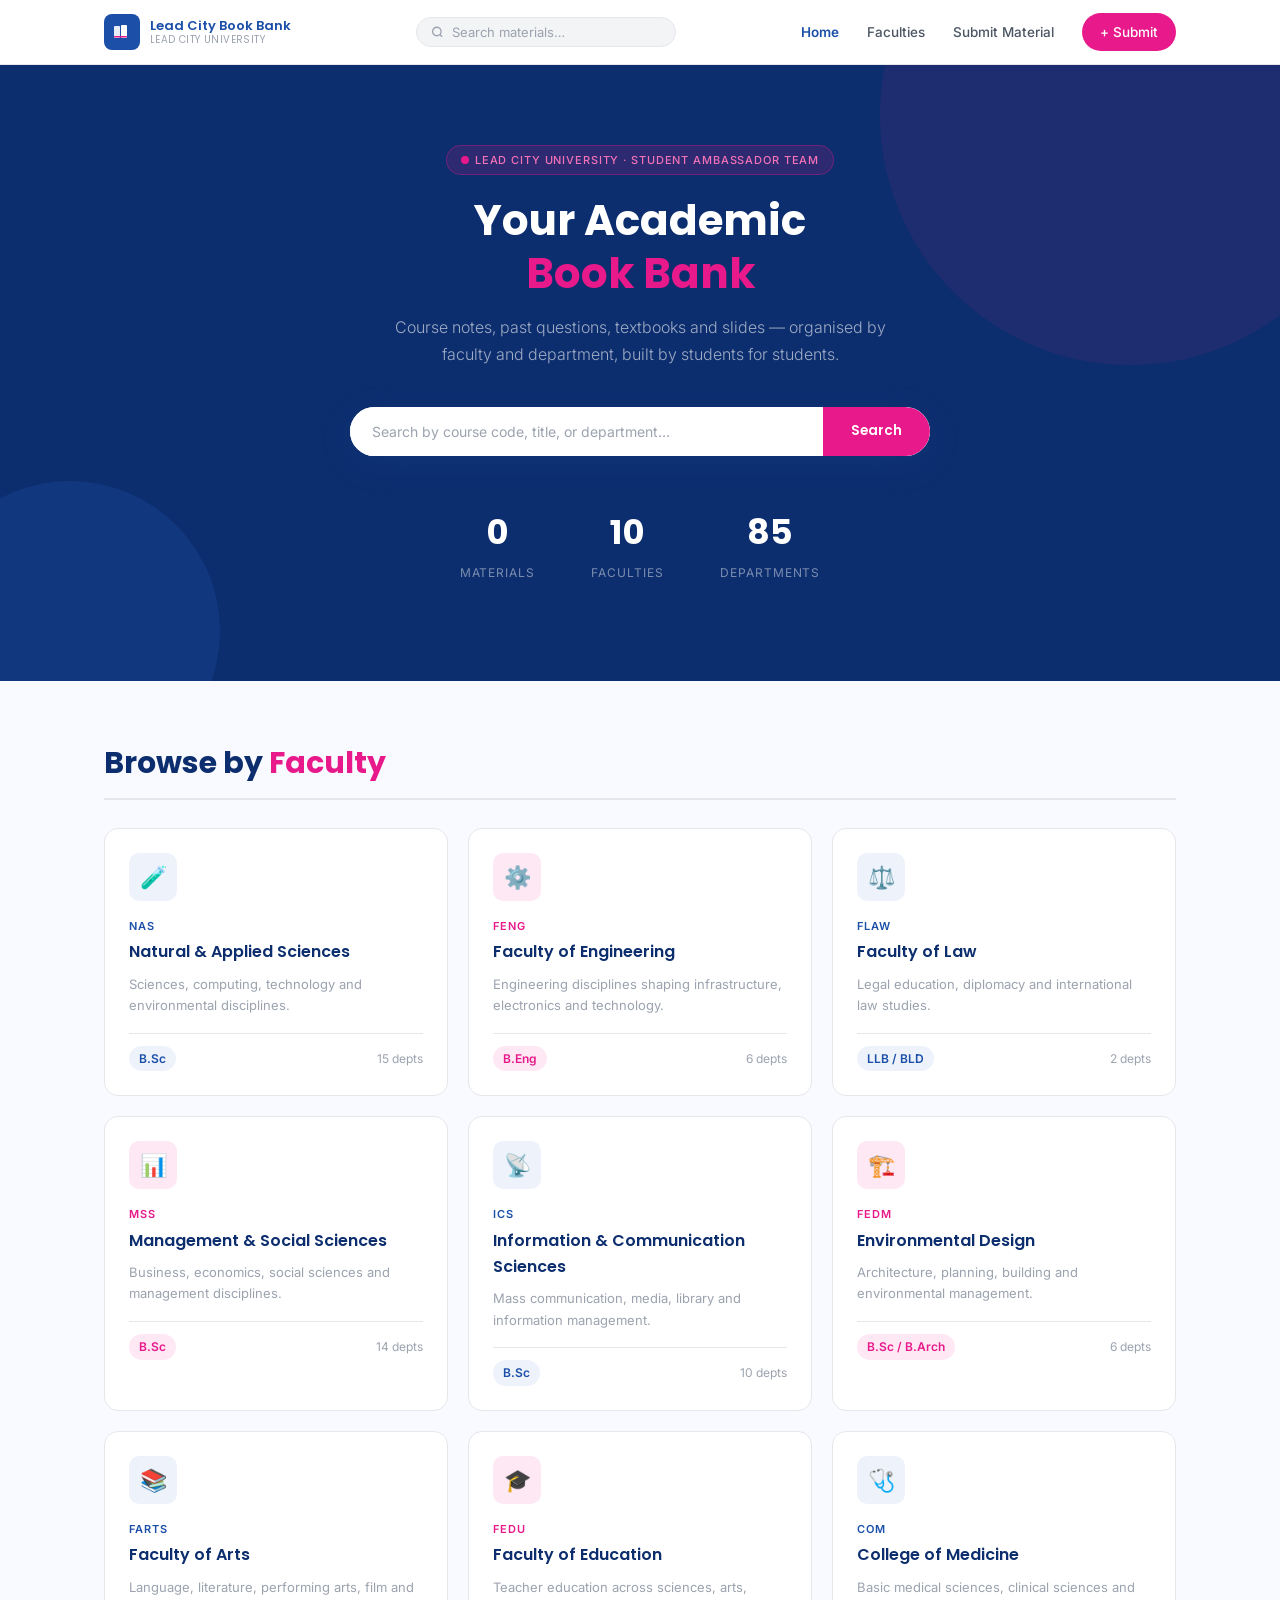
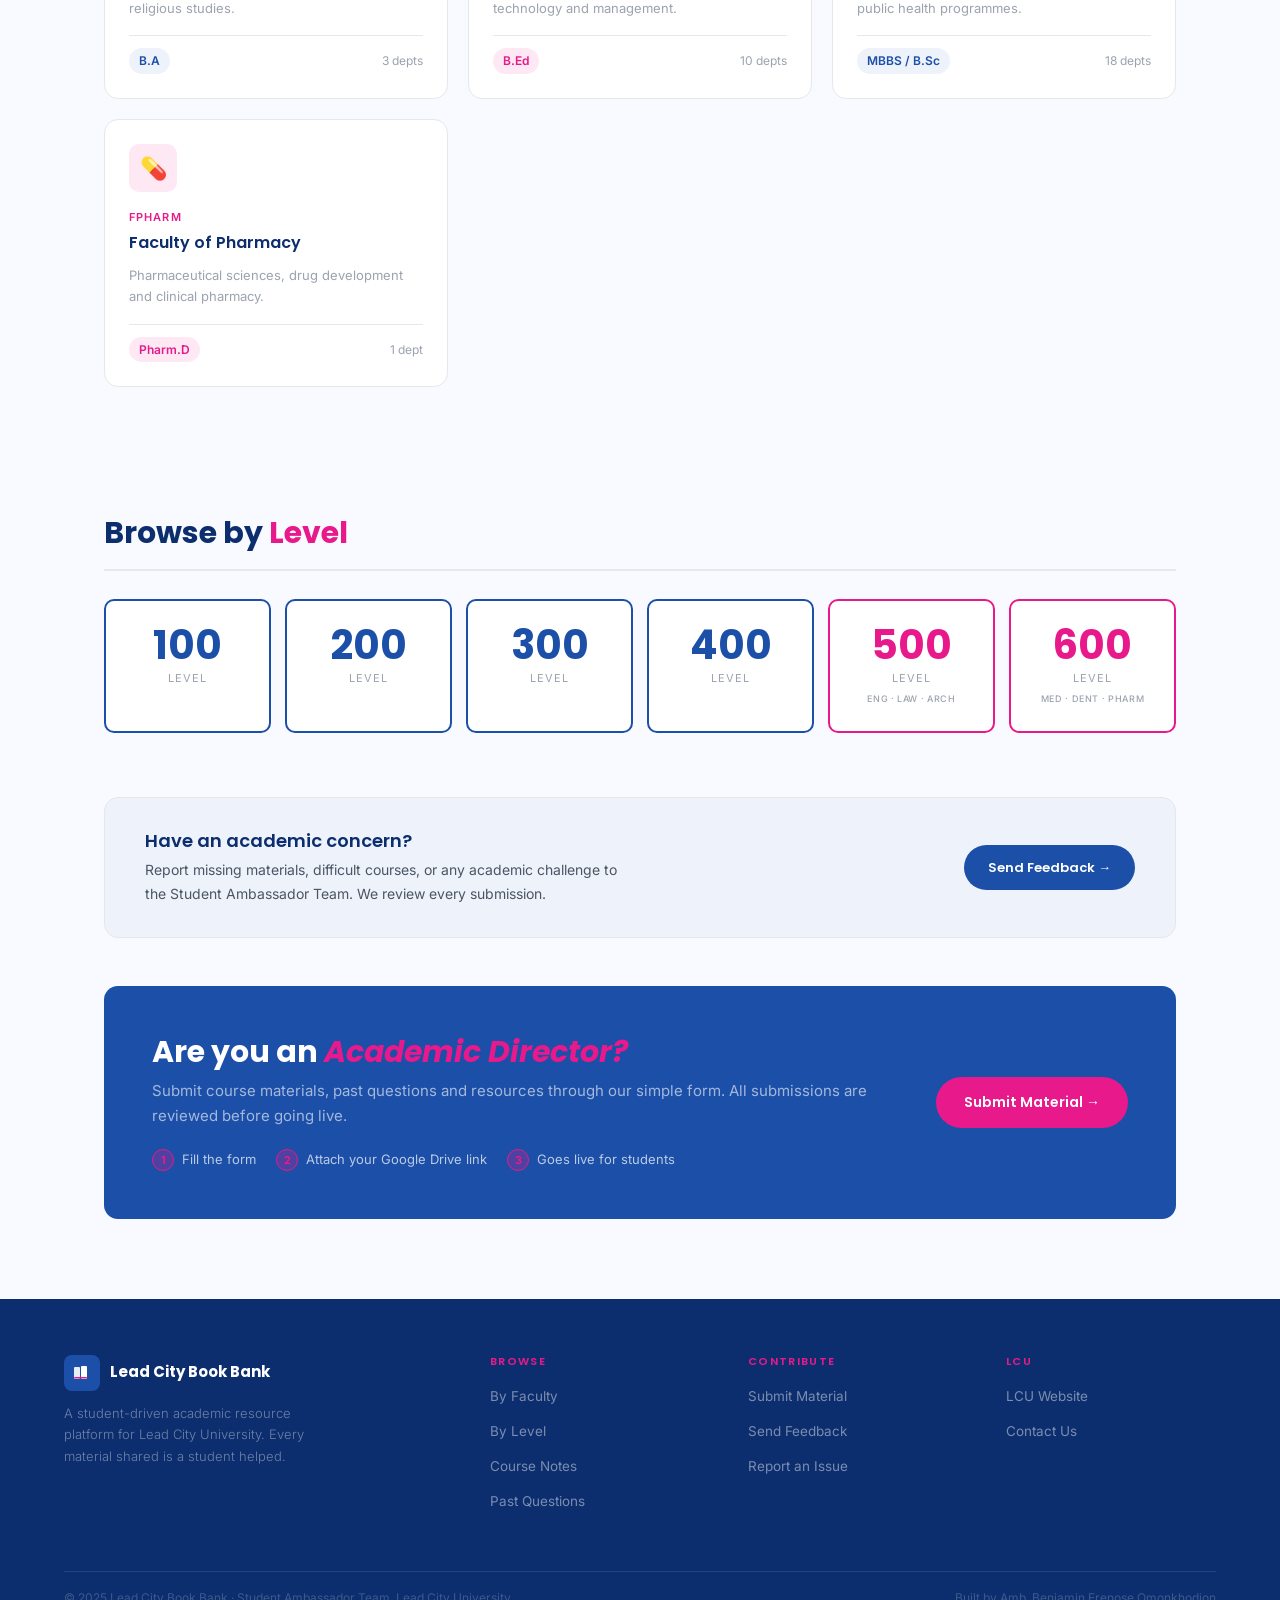
==== commit 9830a494: "added drive link and few modification" ====
--- a/index.html
+++ b/index.html
@@ -59,7 +59,7 @@
   <section class="section" id="recent-section">
     <div class="section-head">
       <h2>Recently <span>Added</span></h2>
-      <a href="search.html?q=all" class="see-all">See all →</a>
+      <a href="search.html" class="see-all">See all →</a>
     </div>
 
     <div class="filter-row" id="type-filter">
@@ -83,17 +83,27 @@
       <h2>Browse by <span>Level</span></h2>
     </div>
     <div class="level-grid">
-      <a href="search.html?q=100" class="level-card">
+      <a href="search.html?level=100" class="level-card">
         <span class="lc-num">100</span><span class="lc-label">Level</span>
       </a>
-      <a href="search.html?q=200" class="level-card">
+      <a href="search.html?level=200" class="level-card">
         <span class="lc-num">200</span><span class="lc-label">Level</span>
       </a>
-      <a href="search.html?q=300" class="level-card">
+      <a href="search.html?level=300" class="level-card">
         <span class="lc-num">300</span><span class="lc-label">Level</span>
       </a>
-      <a href="search.html?q=400" class="level-card">
+      <a href="search.html?level=400" class="level-card">
         <span class="lc-num">400</span><span class="lc-label">Level</span>
+      </a>
+      <a href="search.html?level=500" class="level-card level-card--extended">
+        <span class="lc-num">500</span>
+        <span class="lc-label">Level</span>
+        <span class="lc-note">Eng · Law · Arch</span>
+      </a>
+      <a href="search.html?level=600" class="level-card level-card--extended">
+        <span class="lc-num">600</span>
+        <span class="lc-label">Level</span>
+        <span class="lc-note">Med · Dent · Pharm</span>
       </a>
     </div>
   </section>
--- a/css/style.css
+++ b/css/style.css
@@ -457,7 +457,7 @@
 /* ─── LEVEL CARDS ────────────────────────────────────────────────────────── */
 .level-grid {
   display: grid;
-  grid-template-columns: repeat(4, 1fr);
+  grid-template-columns: repeat(6, 1fr);
   gap: 14px;
 }
 
@@ -712,3 +712,27 @@
   border-bottom: 1px solid var(--gray-200);
 }
 .subgroup-label:first-child { margin-top: 0; }
+
+/* ─── LEVEL CARD NOTE (500L / 600L) ─────────────────────────────────────── */
+.lc-note {
+  font-size: 9px; text-transform: uppercase;
+  letter-spacing: 0.07em; color: var(--gray-400);
+  display: block; margin-top: 5px;
+  font-weight: 500;
+}
+
+.level-card--extended {
+  border-color: var(--pink);
+}
+.level-card--extended .lc-num { color: var(--pink); }
+.level-card--extended:hover { background: var(--pink); }
+.level-card--extended:hover .lc-num { color: var(--white); }
+.level-card--extended:hover .lc-note { color: rgba(255,255,255,0.65); }
+
+/* responsive: 3 cols on tablet, 2 on mobile */
+@media (max-width: 900px) {
+  .level-grid { grid-template-columns: repeat(3, 1fr); }
+}
+@media (max-width: 640px) {
+  .level-grid { grid-template-columns: repeat(2, 1fr); }
+}
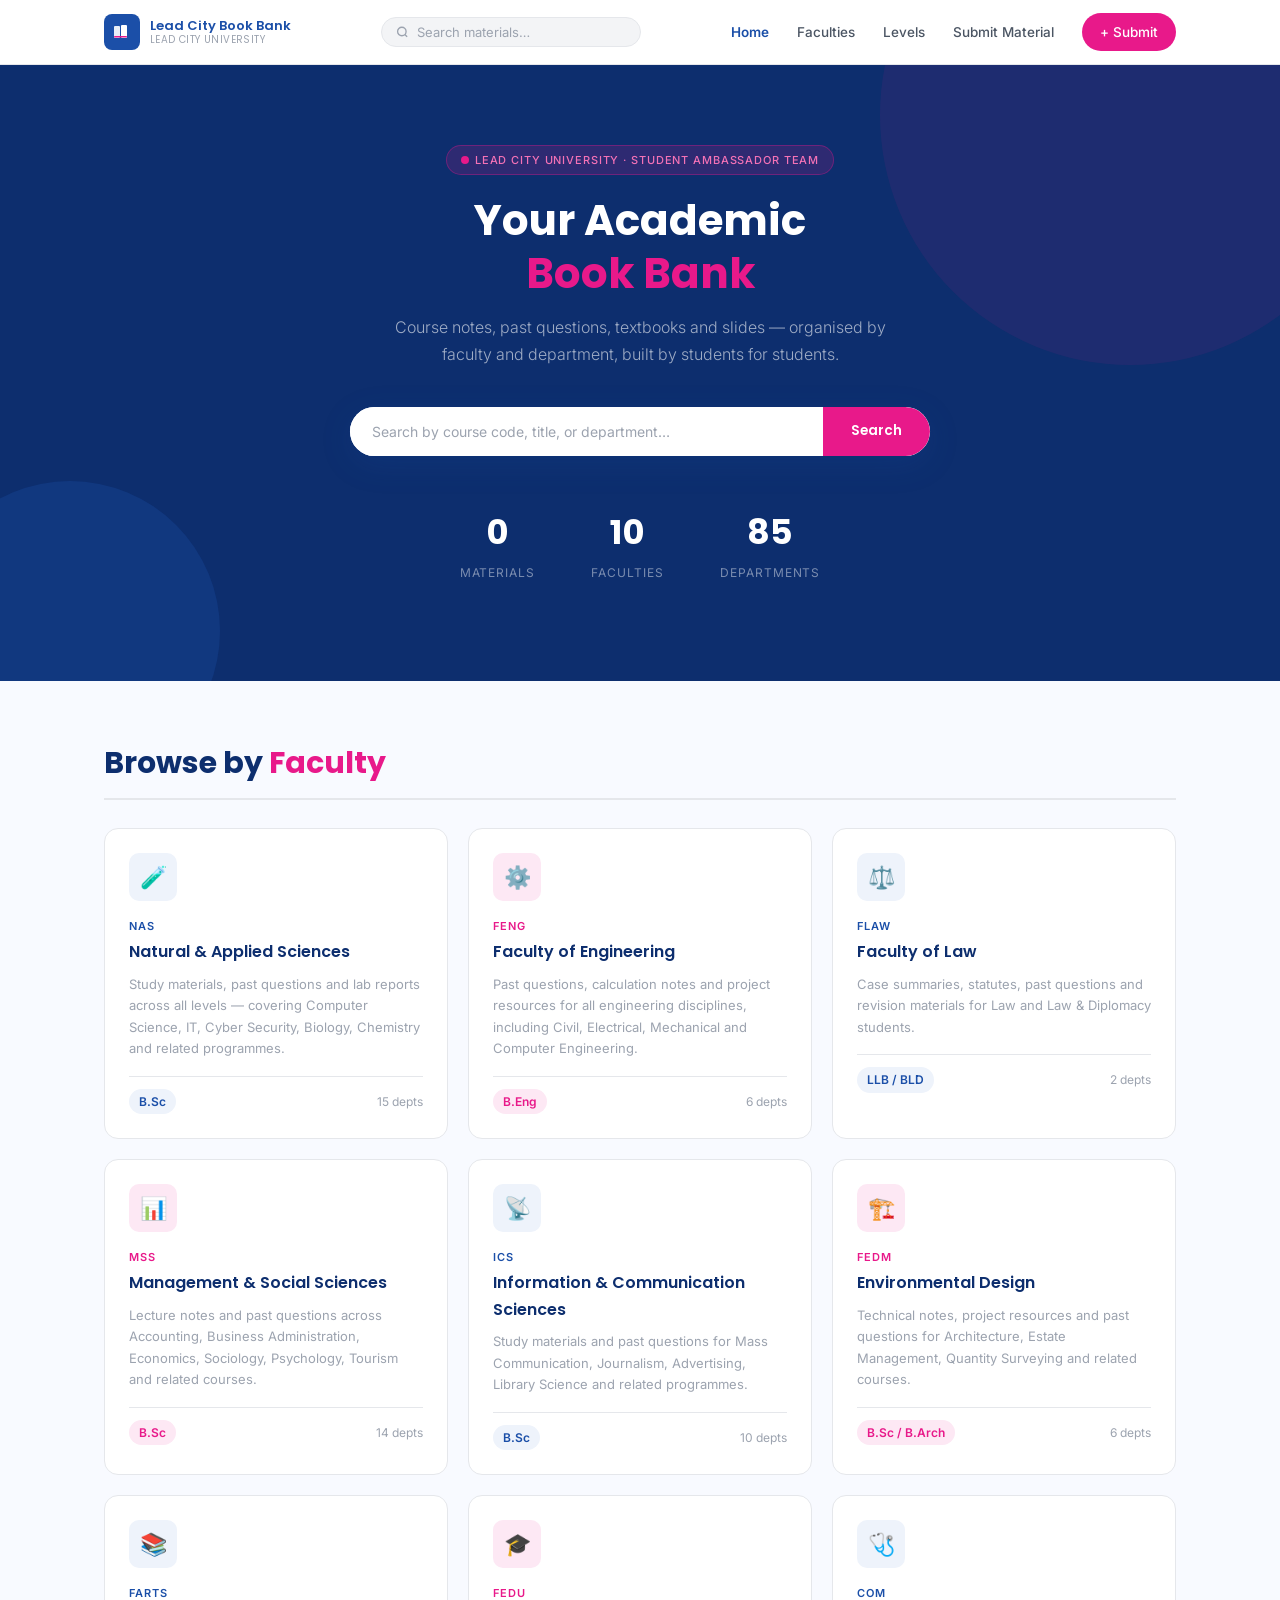
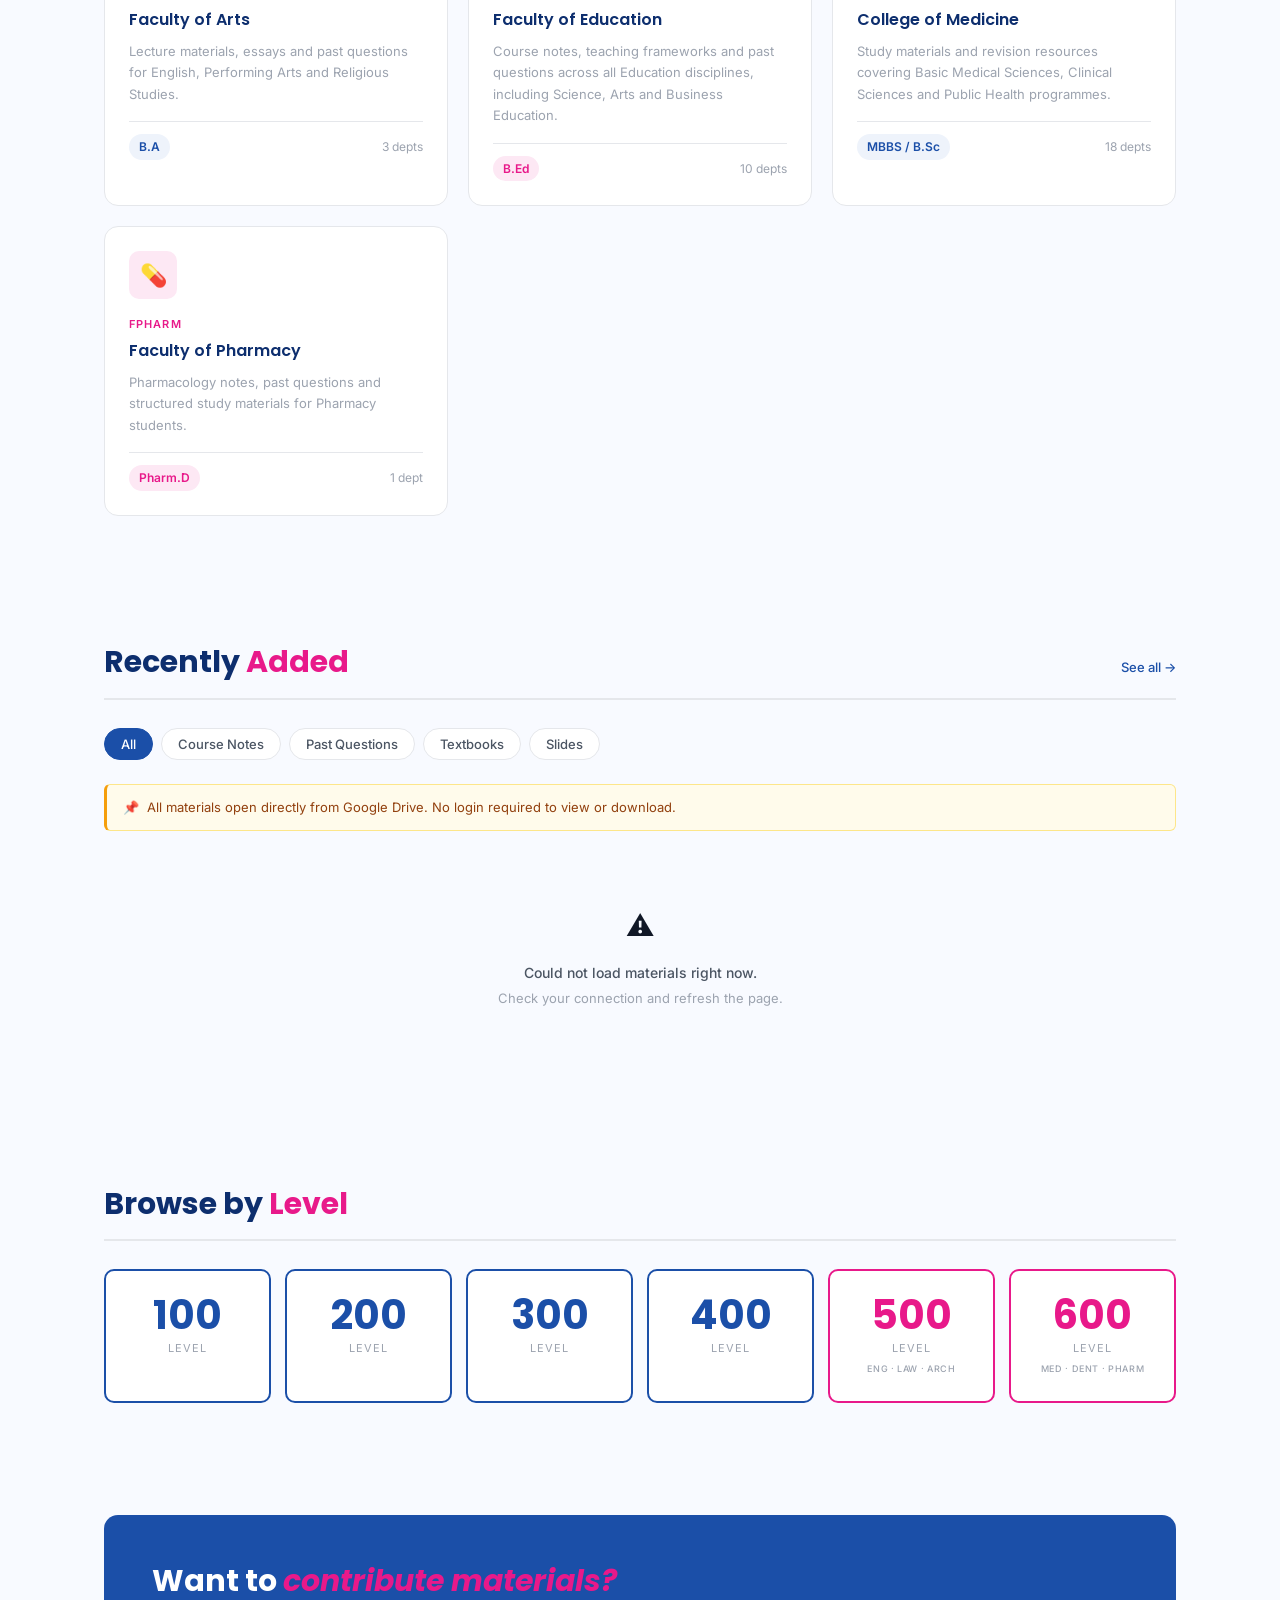
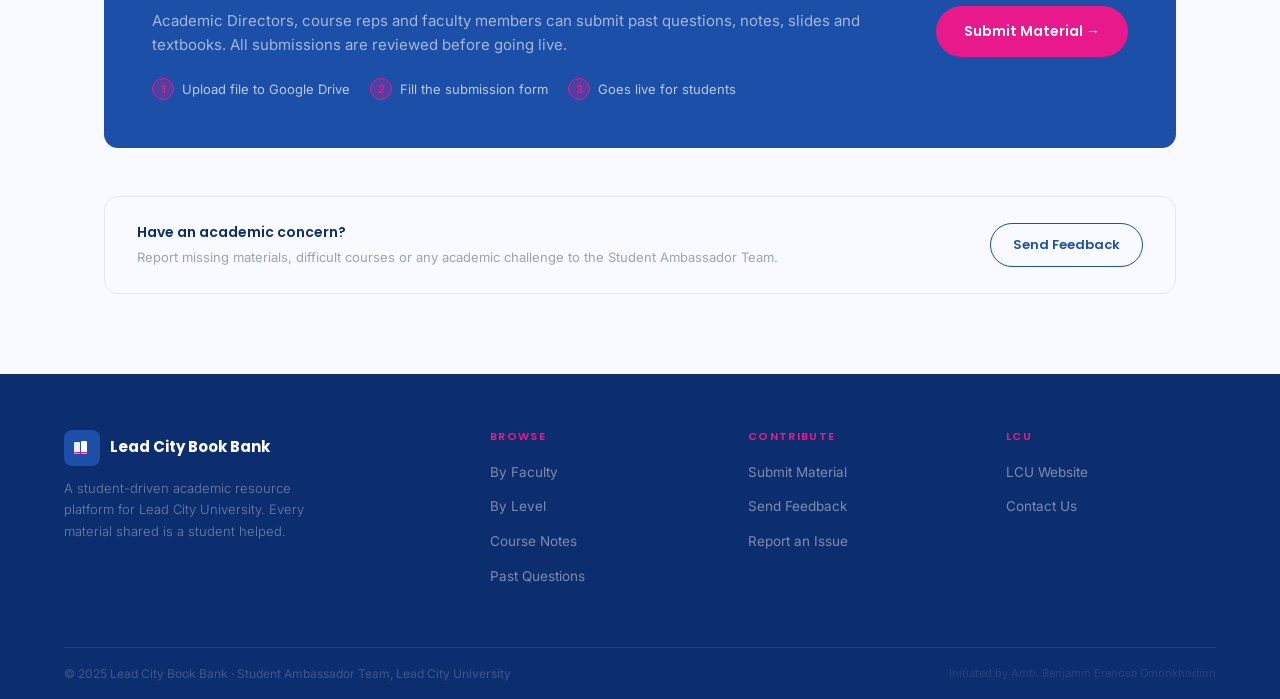
==== commit d694e02b: "sheet link for easy live update" ====
--- a/index.html
+++ b/index.html
@@ -108,27 +108,27 @@
     </div>
   </section>
 
-  <!-- FEEDBACK BANNER -->
-  <div style="background:var(--blue-light);border:1.5px solid var(--gray-200);border-radius:var(--radius-lg);padding:32px 40px;display:flex;align-items:center;justify-content:space-between;gap:24px;margin-bottom:40px;flex-wrap:wrap">
-    <div>
-      <h3 style="font-family:'Poppins',sans-serif;color:var(--blue-dark);margin-bottom:6px">Have an academic concern?</h3>
-      <p style="font-size:14px;max-width:480px">Report missing materials, difficult courses, or any academic challenge to the Student Ambassador Team. We review every submission.</p>
-    </div>
-    <a href="" id="feedback-banner-btn" target="_blank" style="display:inline-block;background:var(--blue);color:white;padding:12px 24px;border-radius:100px;font-size:13px;font-weight:600;font-family:'Poppins',sans-serif;white-space:nowrap">Send Feedback →</a>
-  </div>
-
-  <!-- SUBMIT CTA -->
+  <!-- SUBMIT CTA — PRIMARY, DOMINANT -->
   <div class="upload-section">
     <div>
-      <h2>Are you an <span>Academic Director?</span></h2>
-      <p>Submit course materials, past questions and resources through our simple form. All submissions are reviewed before going live.</p>
+      <h2>Want to <span>contribute materials?</span></h2>
+      <p>Academic Directors, course reps and faculty members can submit past questions, notes, slides and textbooks. All submissions are reviewed before going live.</p>
       <div class="upload-steps">
-        <div class="upload-step"><div class="step-dot">1</div> Fill the form</div>
-        <div class="upload-step"><div class="step-dot">2</div> Attach your Google Drive link</div>
+        <div class="upload-step"><div class="step-dot">1</div> Upload file to Google Drive</div>
+        <div class="upload-step"><div class="step-dot">2</div> Fill the submission form</div>
         <div class="upload-step"><div class="step-dot">3</div> Goes live for students</div>
       </div>
     </div>
     <a href="" id="submit-cta-btn" target="_blank" class="btn-pink">Submit Material →</a>
+  </div>
+
+  <!-- FEEDBACK — SECONDARY, LOWER WEIGHT -->
+  <div style="border:1.5px solid var(--gray-200);border-radius:var(--radius-lg);padding:24px 32px;display:flex;align-items:center;justify-content:space-between;gap:24px;margin-bottom:64px;flex-wrap:wrap">
+    <div>
+      <p style="font-size:14px;font-weight:600;color:var(--blue-dark);font-family:'Poppins',sans-serif">Have an academic concern?</p>
+      <p style="font-size:13px;color:var(--gray-400);margin-top:3px">Report missing materials, difficult courses or any academic challenge to the Student Ambassador Team.</p>
+    </div>
+    <a href="" id="feedback-banner-btn" target="_blank" style="display:inline-block;background:transparent;border:1.5px solid var(--blue);color:var(--blue);padding:10px 22px;border-radius:100px;font-size:13px;font-weight:600;font-family:'Poppins',sans-serif;white-space:nowrap;text-decoration:none">Send Feedback</a>
   </div>
 
 </div>
--- a/css/style.css
+++ b/css/style.css
@@ -736,3 +736,8 @@
 @media (max-width: 640px) {
   .level-grid { grid-template-columns: repeat(2, 1fr); }
 }
+
+/* ─── SPINNER ────────────────────────────────────────────────────────────── */
+@keyframes spin {
+  to { transform: rotate(360deg); }
+}
